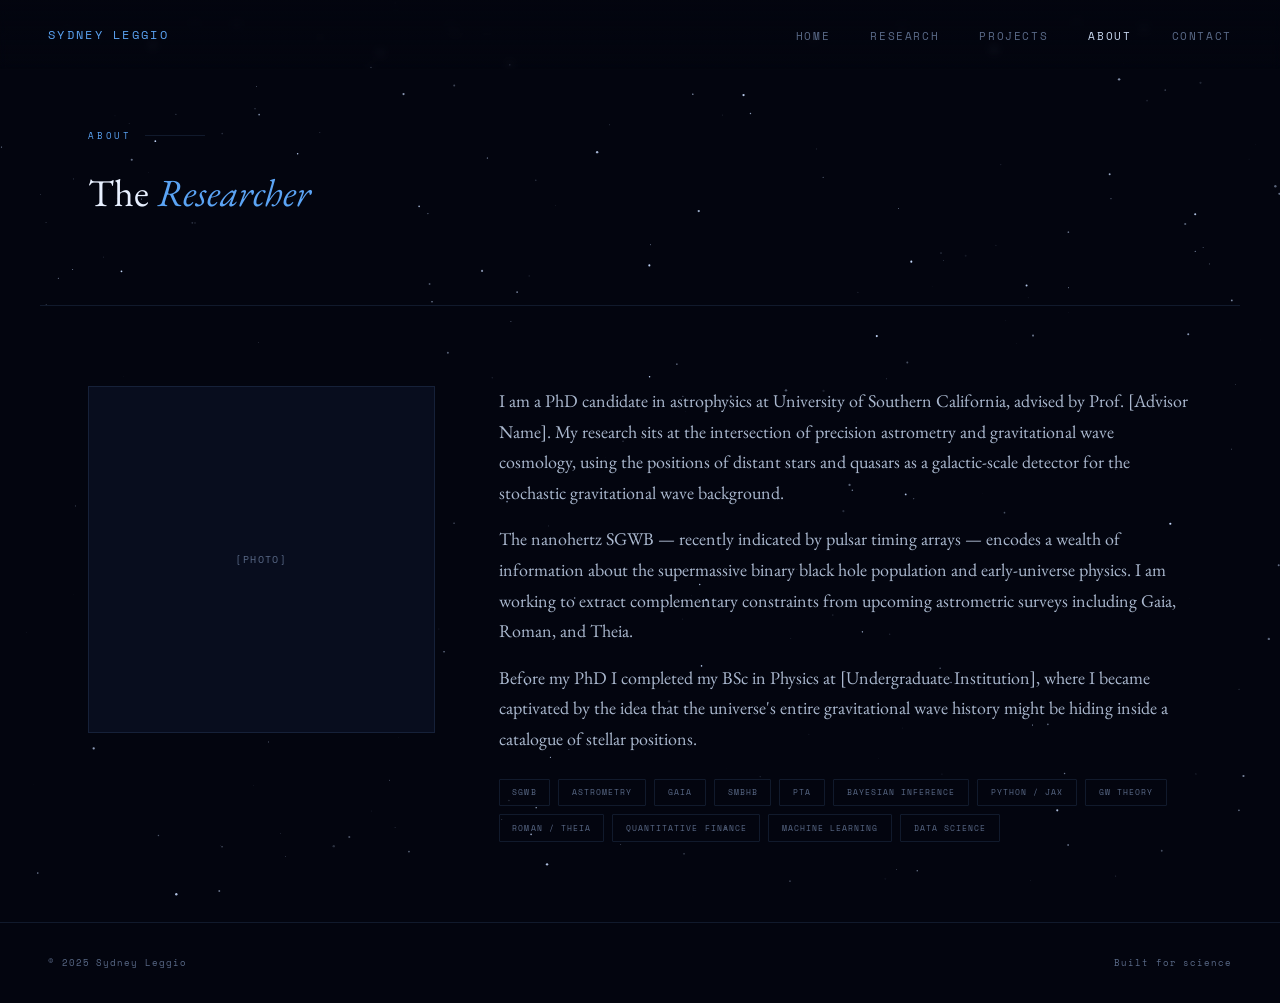
==== about.html @ 0e1684a3 "Rebuild site as clean minimal static HTML Removes all Jekyll/Academic Pages scaffolding and replaces" ====
<!DOCTYPE html>
<html lang="en">
<head>
<meta charset="UTF-8">
<meta name="viewport" content="width=device-width, initial-scale=1.0">
<title>Sydney Leggio</title>
<link rel="preconnect" href="https://fonts.googleapis.com">
<link href="https://fonts.googleapis.com/css2?family=EB+Garamond:ital,wght@0,400;0,500;1,400&family=Space+Mono:ital,wght@0,400;0,700;1,400&display=swap" rel="stylesheet">
<link rel="stylesheet" href="assets/css/style.css">
</head>
<body>

<canvas id="starfield"></canvas>

<!-- nav — see _includes/nav.html -->
<nav>
  <a href="index.html" class="nav-brand">Sydney Leggio</a>
  <ul class="nav-links">
    <li><a href="index.html">Home</a></li>
    <li><a href="research.html">Research</a></li>
    <li><a href="projects.html">Projects</a></li>
    <li><a href="about.html" class="active">About</a></li>
    <li><a href="contact.html">Contact</a></li>
  </ul>
</nav>

<div class="page-hero">
  <div class="section-eyebrow">About</div>
  <h2>The <em>Researcher</em></h2>
</div>

<section id="about">
  <div class="about-grid">
    <div class="about-photo">[Photo]</div>
    <div class="about-body">
      <p>I am a PhD candidate in astrophysics at University of Southern California, advised by Prof. [Advisor Name]. My research sits at the intersection of precision astrometry and gravitational wave cosmology, using the positions of distant stars and quasars as a galactic-scale detector for the stochastic gravitational wave background.</p>
      <p>The nanohertz SGWB — recently indicated by pulsar timing arrays — encodes a wealth of information about the supermassive binary black hole population and early-universe physics. I am working to extract complementary constraints from upcoming astrometric surveys including Gaia, Roman, and Theia.</p>
      <p>Before my PhD I completed my BSc in Physics at [Undergraduate Institution], where I became captivated by the idea that the universe's entire gravitational wave history might be hiding inside a catalogue of stellar positions.</p>
      <div class="tag-list">
        <span class="tag">SGWB</span>
        <span class="tag">Astrometry</span>
        <span class="tag">Gaia</span>
        <span class="tag">SMBHB</span>
        <span class="tag">PTA</span>
        <span class="tag">Bayesian Inference</span>
        <span class="tag">Python / JAX</span>
        <span class="tag">GW Theory</span>
        <span class="tag">Roman / Theia</span>
        <span class="tag">Quantitative Finance</span>
        <span class="tag">Machine Learning</span>
        <span class="tag">Data Science</span>
      </div>
    </div>
  </div>
</section>

<!-- footer — see _includes/footer.html -->
<footer>
  <p>© 2025 Sydney Leggio</p>
  <p>Built for science</p>
</footer>

<script src="assets/js/starfield.js"></script>
<script>(function loop(){ drawSF(); requestAnimationFrame(loop); })();</script>
</body>
</html>
---- assets/css/style.css ----
:root {
  --bg: #03050f;
  --surface: #080d1e;
  --border: rgba(120, 180, 255, 0.12);
  --accent: #5ba4f5;
  --accent2: #f5a35b;
  --accent3: #7de8a0;
  --text: #c8d8f0;
  --muted: #5a6a88;
}

* { margin: 0; padding: 0; box-sizing: border-box; }
html { scroll-behavior: smooth; }

body {
  background: var(--bg);
  color: var(--text);
  font-family: 'EB Garamond', Georgia, serif;
  font-size: 18px;
  line-height: 1.7;
  overflow-x: hidden;
}

#starfield { position: fixed; inset: 0; pointer-events: none; z-index: 0; }

/* NAV */
nav {
  position: fixed; top: 0; left: 0; right: 0; z-index: 100;
  display: flex; justify-content: space-between; align-items: center;
  padding: 1.2rem 3rem;
  background: linear-gradient(to bottom, rgba(3,5,15,0.96), transparent);
  backdrop-filter: blur(4px);
}
.nav-brand {
  font-family: 'Space Mono', monospace; font-size: 0.72rem;
  letter-spacing: 0.2em; text-transform: uppercase; color: var(--accent);
  text-decoration: none;
}
.nav-links { display: flex; gap: 2.5rem; list-style: none; }
.nav-links a {
  font-family: 'Space Mono', monospace; font-size: 0.68rem;
  letter-spacing: 0.15em; text-transform: uppercase;
  color: var(--muted); text-decoration: none; transition: color 0.25s;
}
.nav-links a:hover,
.nav-links a.active { color: var(--text); }

/* HERO */
#hero {
  position: relative; min-height: 100vh; z-index: 1;
  display: grid; grid-template-columns: 1fr 1fr;
  align-items: center; gap: 2rem; padding: 6rem 3rem 4rem;
}
.hero-text { max-width: 520px; }
.hero-eyebrow {
  font-family: 'Space Mono', monospace; font-size: 0.62rem;
  letter-spacing: 0.3em; text-transform: uppercase; color: var(--accent);
  margin-bottom: 1.5rem; display: flex; align-items: center; gap: 0.8rem;
}
.hero-eyebrow::before { content:''; width:30px; height:1px; background:var(--accent); }
h1 {
  font-family: 'EB Garamond', serif; font-size: clamp(2.4rem, 4vw, 3.5rem);
  font-weight: 400; line-height: 1.15; color: #e8f0ff; margin-bottom: 0.4rem;
}
h1 em { font-style: italic; color: var(--accent); }
.hero-sub {
  font-family: 'Space Mono', monospace; font-size: 0.68rem;
  letter-spacing: 0.12em; color: var(--muted); text-transform: uppercase; margin-bottom: 2rem;
}
.hero-desc { font-size: 1.05rem; color: var(--text); opacity: 0.85; margin-bottom: 2.5rem; max-width: 430px; }
.hero-cta { display: flex; gap: 1rem; flex-wrap: wrap; }
.btn {
  font-family: 'Space Mono', monospace; font-size: 0.62rem;
  letter-spacing: 0.2em; text-transform: uppercase; text-decoration: none;
  padding: 0.75rem 1.6rem; border-radius: 2px; transition: all 0.3s;
  cursor: pointer; border: none; display: inline-block;
}
.btn-primary { background: var(--accent); color: #020610; }
.btn-primary:hover { background: #7bb8f7; box-shadow: 0 0 24px rgba(91,164,245,0.4); }
.btn-ghost { border: 1px solid var(--border); color: var(--muted); background: transparent; }
.btn-ghost:hover { border-color: var(--accent); color: var(--accent); }

.canvas-wrapper { display: flex; flex-direction: column; align-items: center; }
#binaryCanvas {
  border-radius: 50%; border: 1px solid var(--border);
  box-shadow: 0 0 80px rgba(91,164,245,0.08), inset 0 0 40px rgba(3,5,15,0.5);
  cursor: pointer;
}
.canvas-label {
  font-family: 'Space Mono', monospace; font-size: 0.58rem;
  letter-spacing: 0.18em; text-transform: uppercase; color: var(--muted);
  margin-top: 0.9rem; text-align: center;
}
.canvas-label span { color: var(--accent); }
.controls { display: flex; gap: 1.2rem; margin-top: 0.8rem; align-items: center; flex-wrap: wrap; justify-content: center; }
.control-group { display: flex; align-items: center; gap: 0.5rem; }
.control-label {
  font-family: 'Space Mono', monospace; font-size: 0.58rem;
  letter-spacing: 0.1em; color: var(--muted); text-transform: uppercase;
}
input[type="range"] { accent-color: var(--accent); width: 90px; }

/* PROJECTS */
.projects-grid {
  display: grid; grid-template-columns: repeat(auto-fill, minmax(300px, 1fr));
  gap: 1px; border: 1px solid var(--border);
}
.project-card { background: var(--surface); padding: 2rem; transition: background 0.3s; }
.project-card:hover { background: rgba(125,232,160,0.04); }
.project-tag {
  font-family: 'Space Mono', monospace; font-size: 0.55rem;
  letter-spacing: 0.2em; text-transform: uppercase; color: var(--accent3); margin-bottom: 0.8rem;
}
.project-links { display: flex; gap: 1rem; margin-top: 1.2rem; flex-wrap: wrap; }
.project-link {
  font-family: 'Space Mono', monospace; font-size: 0.58rem; letter-spacing: 0.14em;
  text-transform: uppercase; color: var(--accent3); text-decoration: none;
  border-bottom: 1px solid transparent; transition: border-color 0.2s;
}
.project-link:hover { border-color: var(--accent3); }
.project-link.secondary { color: var(--muted); }
.project-link.secondary:hover { color: var(--text); border-color: var(--muted); }

/* SECTIONS */
section {
  position: relative; z-index: 1;
  padding: 5rem 3rem; max-width: 1200px; margin: 0 auto;
}
.section-eyebrow {
  font-family: 'Space Mono', monospace; font-size: 0.58rem;
  letter-spacing: 0.3em; text-transform: uppercase; color: var(--accent);
  margin-bottom: 1rem; display: flex; align-items: center; gap: 0.8rem;
}
.section-eyebrow::after { content:''; flex:1; height:1px; background:var(--border); max-width:60px; }
h2 {
  font-family: 'EB Garamond', serif; font-size: clamp(1.8rem, 3vw, 2.5rem);
  font-weight: 400; color: #e8f0ff; margin-bottom: 1rem;
}
h2 em { color: var(--accent); }
.section-desc { font-size: 1rem; color: var(--muted); max-width: 500px; margin-bottom: 3rem; }

/* RESEARCH CARDS */
.research-grid {
  display: grid; grid-template-columns: repeat(auto-fill, minmax(300px, 1fr));
  gap: 1px; border: 1px solid var(--border);
}
.research-card { background: var(--surface); padding: 2rem; transition: background 0.3s; }
.research-card:hover { background: rgba(91,164,245,0.05); }
.card-tag {
  font-family: 'Space Mono', monospace; font-size: 0.55rem;
  letter-spacing: 0.2em; text-transform: uppercase; color: var(--accent2); margin-bottom: 0.8rem;
}
.card-title { font-family: 'EB Garamond', serif; font-size: 1.2rem; color: #e8f0ff; margin-bottom: 0.8rem; line-height: 1.3; }
.card-desc { font-size: 0.9rem; color: var(--muted); line-height: 1.6; }
.card-link {
  font-family: 'Space Mono', monospace; font-size: 0.58rem; letter-spacing: 0.14em;
  text-transform: uppercase; color: var(--accent); text-decoration: none;
  display: inline-block; margin-top: 1.2rem; border-bottom: 1px solid transparent; transition: border-color 0.2s;
}
.card-link:hover { border-color: var(--accent); }

/* DUAL BINARY */
#binaries { border-top: 1px solid var(--border); }
.binary-duo { display: grid; grid-template-columns: 1fr 1fr; gap: 3rem; align-items: start; }
.binary-panel { display: flex; flex-direction: column; align-items: center; }
.binary-panel canvas {
  border: 1px solid var(--border); background: var(--surface); border-radius: 4px;
  cursor: pointer; box-shadow: 0 0 50px rgba(91,164,245,0.06); width: 100%;
}
.panel-title {
  font-family: 'EB Garamond', serif; font-size: 1.15rem; color: #e8f0ff;
  margin-bottom: 0.4rem; text-align: center;
}
.panel-desc {
  font-size: 0.88rem; color: var(--muted); text-align: center;
  max-width: 340px; margin-bottom: 1rem; line-height: 1.55;
}
.binary-panel-label {
  font-family: 'Space Mono', monospace; font-size: 0.58rem;
  letter-spacing: 0.16em; text-transform: uppercase; color: var(--muted);
  margin-top: 0.8rem; text-align: center;
}
.binary-panel-label .hl { color: var(--accent3); }

/* ABOUT */
#about { border-top: 1px solid var(--border); }
.about-grid { display: grid; grid-template-columns: 1fr 2fr; gap: 4rem; align-items: start; }
.about-photo {
  aspect-ratio: 1; background: var(--surface); border: 1px solid var(--border);
  display: flex; align-items: center; justify-content: center;
  color: var(--muted); font-family: 'Space Mono', monospace;
  font-size: 0.6rem; letter-spacing: 0.15em; text-transform: uppercase;
}
.about-body p { margin-bottom: 1rem; color: var(--text); opacity: 0.85; }
.tag-list { display: flex; flex-wrap: wrap; gap: 0.5rem; margin-top: 1.5rem; }
.tag {
  font-family: 'Space Mono', monospace; font-size: 0.53rem; letter-spacing: 0.12em;
  text-transform: uppercase; padding: 0.35rem 0.8rem;
  border: 1px solid var(--border); color: var(--muted); border-radius: 1px;
}

/* CONTACT */
#contact {
  border-top: 1px solid var(--border); text-align: center;
  max-width: 600px; margin: 0 auto; padding: 5rem 3rem 8rem;
}
#contact .section-eyebrow { justify-content: center; }
.contact-links { display: flex; justify-content: center; gap: 2rem; margin-top: 2rem; flex-wrap: wrap; }
.contact-link {
  font-family: 'Space Mono', monospace; font-size: 0.62rem; letter-spacing: 0.15em;
  text-transform: uppercase; color: var(--muted); text-decoration: none; transition: color 0.2s;
}
.contact-link:hover { color: var(--accent); }

footer {
  position: relative; z-index: 1; border-top: 1px solid var(--border);
  padding: 2rem 3rem; display: flex; justify-content: space-between; align-items: center;
}
footer p { font-family: 'Space Mono', monospace; font-size: 0.58rem; letter-spacing: 0.1em; color: var(--muted); }

/* PAGE HERO (non-index pages) */
.page-hero {
  position: relative; z-index: 1;
  padding: 8rem 3rem 4rem; max-width: 1200px; margin: 0 auto;
}
.page-hero .section-eyebrow { margin-bottom: 1rem; }

@media (max-width: 820px) {
  #hero { grid-template-columns: 1fr; padding: 5rem 1.5rem 3rem; }
  .canvas-wrapper { display: none; }
  section { padding: 3rem 1.5rem; }
  .about-grid, .binary-duo { grid-template-columns: 1fr; }
  nav { padding: 1rem 1.5rem; }
  .nav-links { gap: 1.5rem; }
  footer { flex-direction: column; gap: 1rem; }
  .page-hero { padding: 6rem 1.5rem 2rem; }
}
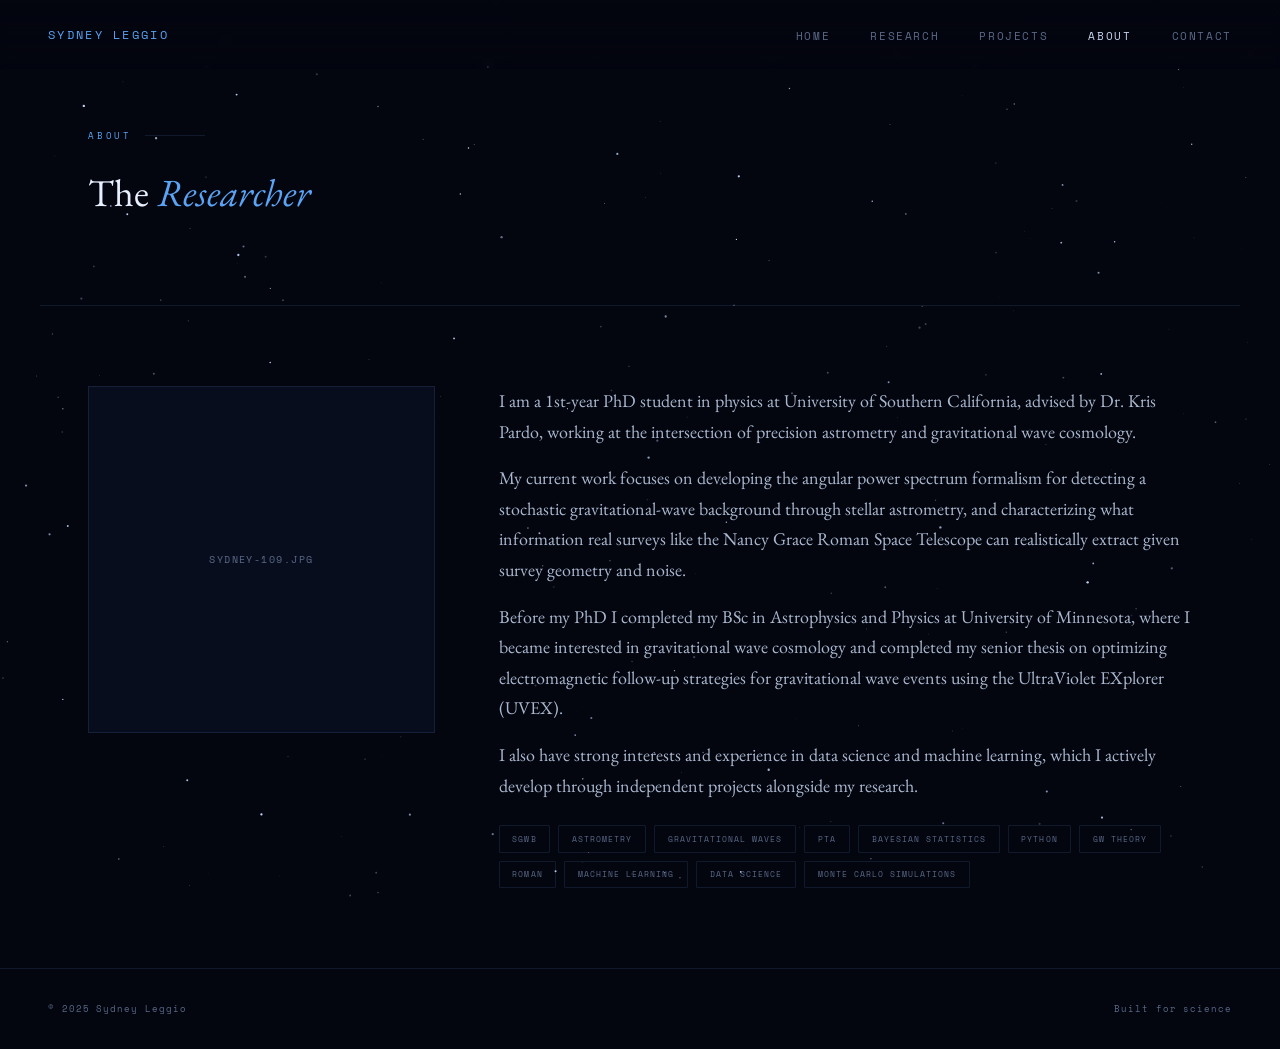
==== commit 1a2473ea: "Revise about section with new PhD details Updated personal information and research focus in the abo" ====
--- a/about.html
+++ b/about.html
@@ -31,24 +31,24 @@
 
 <section id="about">
   <div class="about-grid">
-    <div class="about-photo">[Photo]</div>
+    <div class="about-photo">Sydney-109.jpg</div>
     <div class="about-body">
-      <p>I am a PhD candidate in astrophysics at University of Southern California, advised by Prof. [Advisor Name]. My research sits at the intersection of precision astrometry and gravitational wave cosmology, using the positions of distant stars and quasars as a galactic-scale detector for the stochastic gravitational wave background.</p>
-      <p>The nanohertz SGWB — recently indicated by pulsar timing arrays — encodes a wealth of information about the supermassive binary black hole population and early-universe physics. I am working to extract complementary constraints from upcoming astrometric surveys including Gaia, Roman, and Theia.</p>
-      <p>Before my PhD I completed my BSc in Physics at [Undergraduate Institution], where I became captivated by the idea that the universe's entire gravitational wave history might be hiding inside a catalogue of stellar positions.</p>
+      <p>I am a 1st-year PhD student in physics at University of Southern California, advised by Dr. Kris Pardo, working at the intersection of precision astrometry and gravitational wave cosmology.</p>
+      <p>My current work focuses on developing the angular power spectrum formalism for detecting a stochastic gravitational-wave background through stellar astrometry, and characterizing what information real surveys like the Nancy Grace Roman Space Telescope can realistically extract given survey geometry and noise.</p>
+      <p>Before my PhD I completed my BSc in Astrophysics and Physics at University of Minnesota, where I became interested in gravitational wave cosmology and completed my senior thesis on optimizing electromagnetic follow-up strategies for gravitational wave events using the UltraViolet EXplorer (UVEX).</p>
+      <p> I also have strong interests and experience in data science and machine learning, which I actively develop through independent projects alongside my research.</p>
       <div class="tag-list">
         <span class="tag">SGWB</span>
         <span class="tag">Astrometry</span>
-        <span class="tag">Gaia</span>
-        <span class="tag">SMBHB</span>
+        <span class="tag">Gravitational Waves</span>
         <span class="tag">PTA</span>
-        <span class="tag">Bayesian Inference</span>
-        <span class="tag">Python / JAX</span>
+        <span class="tag">Bayesian Statistics</span>
+        <span class="tag">Python</span>
         <span class="tag">GW Theory</span>
-        <span class="tag">Roman / Theia</span>
-        <span class="tag">Quantitative Finance</span>
+        <span class="tag">Roman</span>
         <span class="tag">Machine Learning</span>
         <span class="tag">Data Science</span>
+        <span class="tag">Monte Carlo Simulations</span>
       </div>
     </div>
   </div>
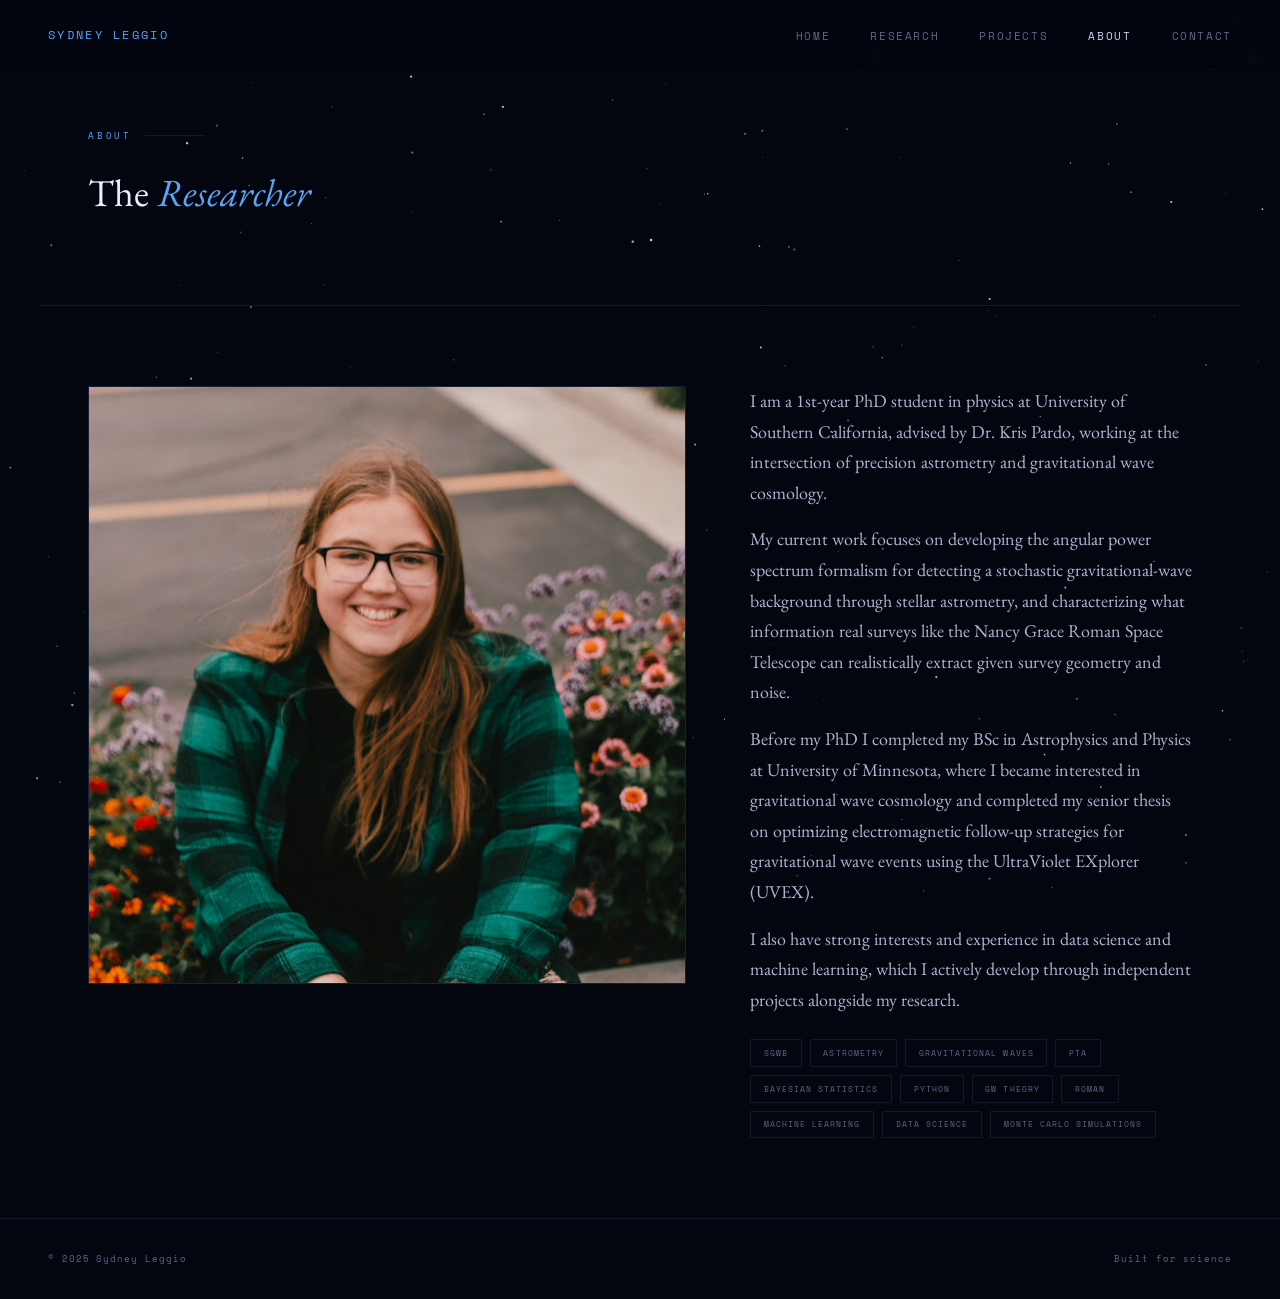
==== commit 7afbdb2e: "Update about section with image display" ====
--- a/about.html
+++ b/about.html
@@ -31,7 +31,9 @@
 
 <section id="about">
   <div class="about-grid">
-    <div class="about-photo">Sydney-109.jpg</div>
+    <div class="about-photo">
+      <img src="Sydney-109.jpg">
+      </div>
     <div class="about-body">
       <p>I am a 1st-year PhD student in physics at University of Southern California, advised by Dr. Kris Pardo, working at the intersection of precision astrometry and gravitational wave cosmology.</p>
       <p>My current work focuses on developing the angular power spectrum formalism for detecting a stochastic gravitational-wave background through stellar astrometry, and characterizing what information real surveys like the Nancy Grace Roman Space Telescope can realistically extract given survey geometry and noise.</p>
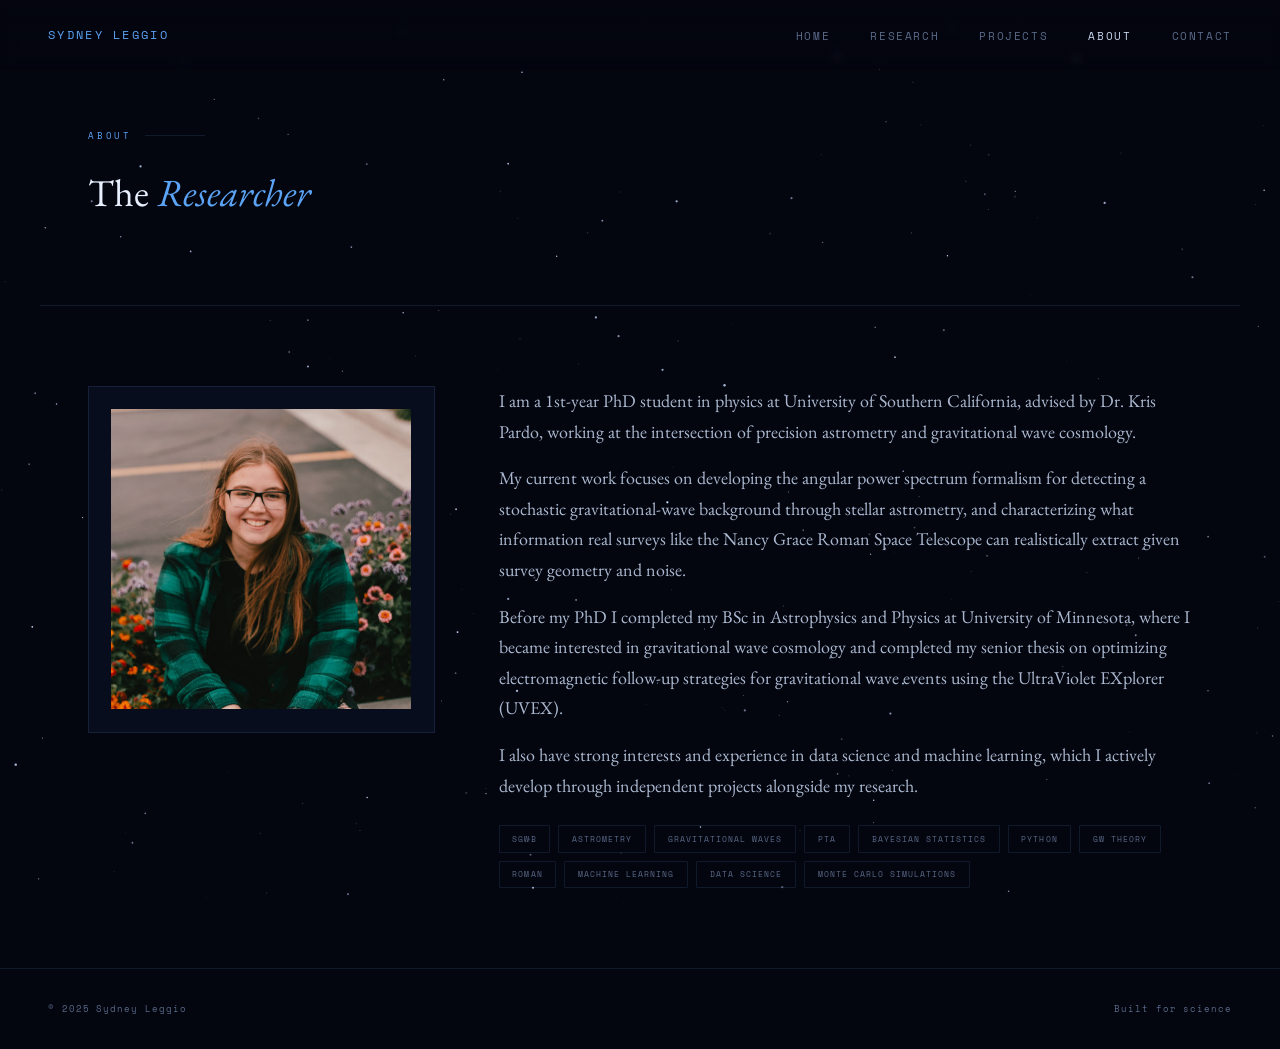
==== commit 2fa69183: "Enhance image styling in about.html Updated image styling for better responsiveness." ====
--- a/about.html
+++ b/about.html
@@ -32,8 +32,8 @@
 <section id="about">
   <div class="about-grid">
     <div class="about-photo">
-      <img src="Sydney-109.jpg">
-      </div>
+      <img src="Sydney-109.jpg" style="max-width: 300px; width: 100%; border-radius: inherit;">
+    </div>
     <div class="about-body">
       <p>I am a 1st-year PhD student in physics at University of Southern California, advised by Dr. Kris Pardo, working at the intersection of precision astrometry and gravitational wave cosmology.</p>
       <p>My current work focuses on developing the angular power spectrum formalism for detecting a stochastic gravitational-wave background through stellar astrometry, and characterizing what information real surveys like the Nancy Grace Roman Space Telescope can realistically extract given survey geometry and noise.</p>
